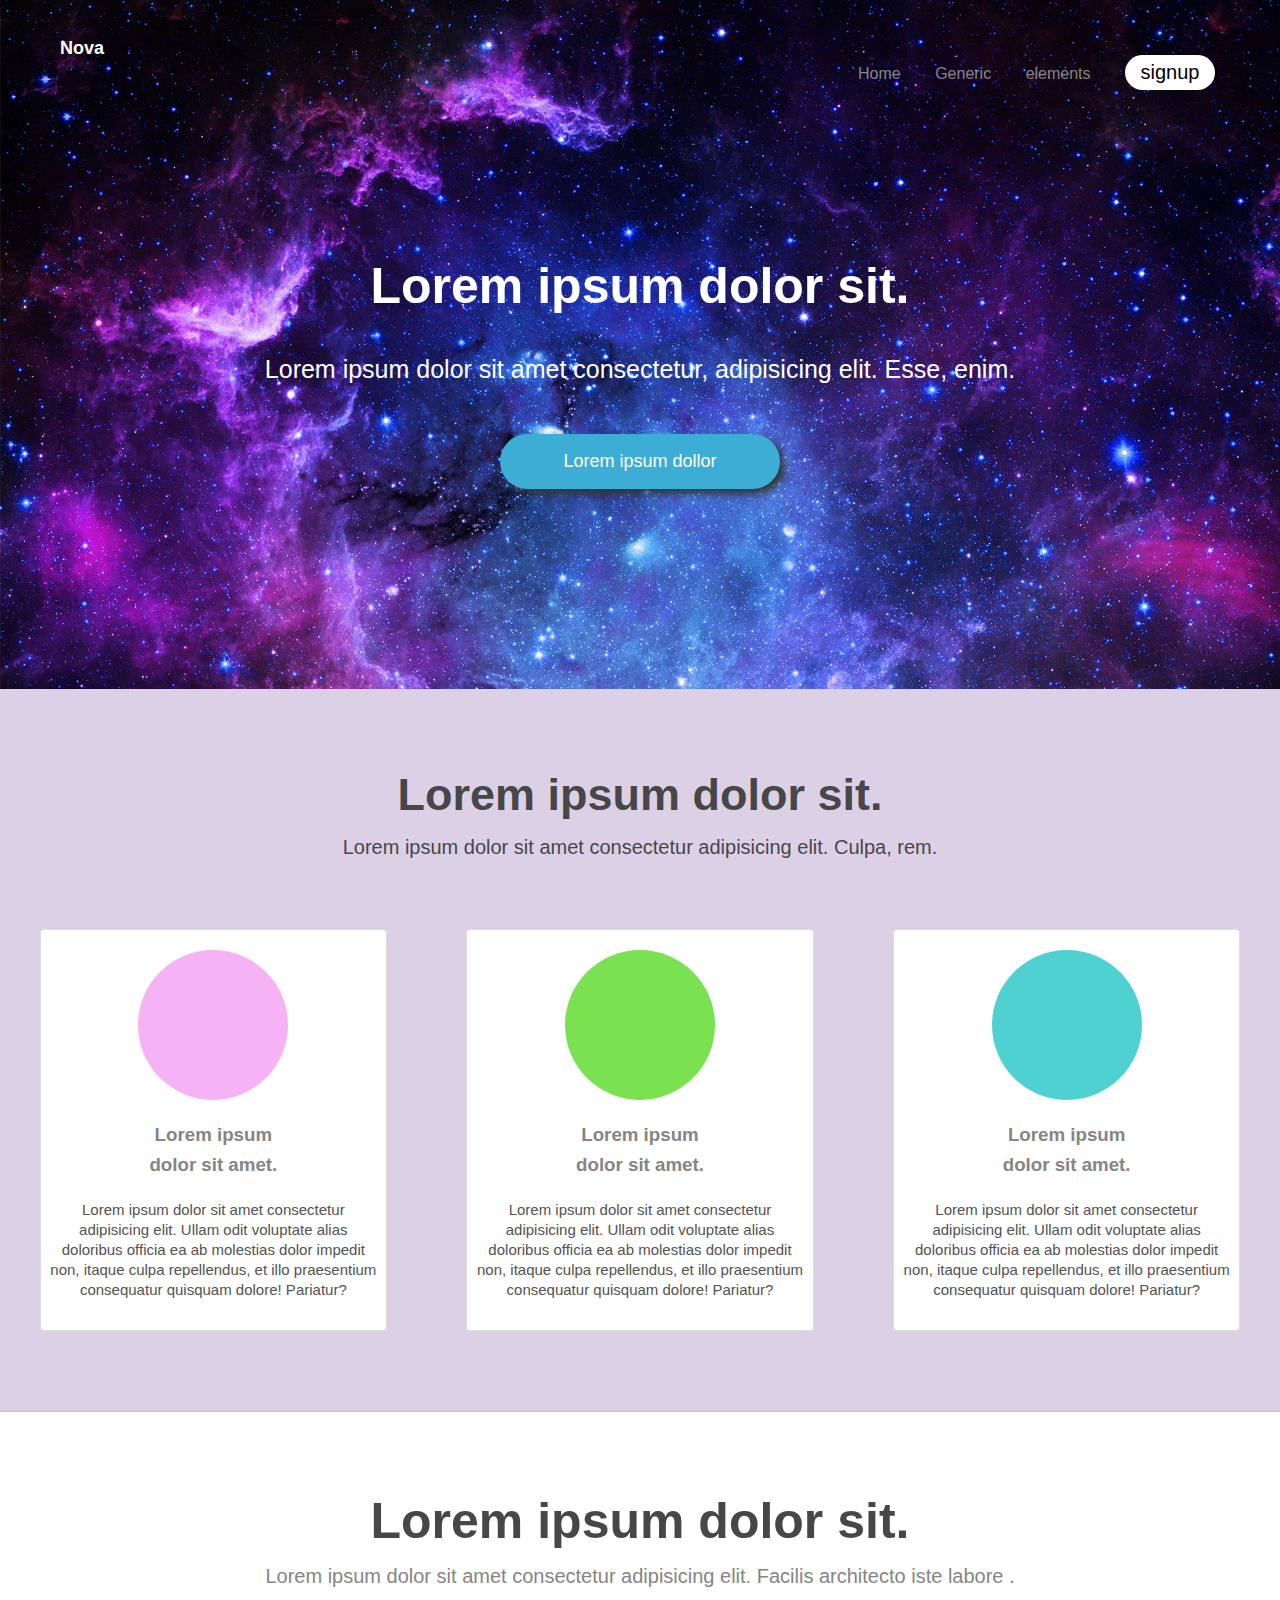
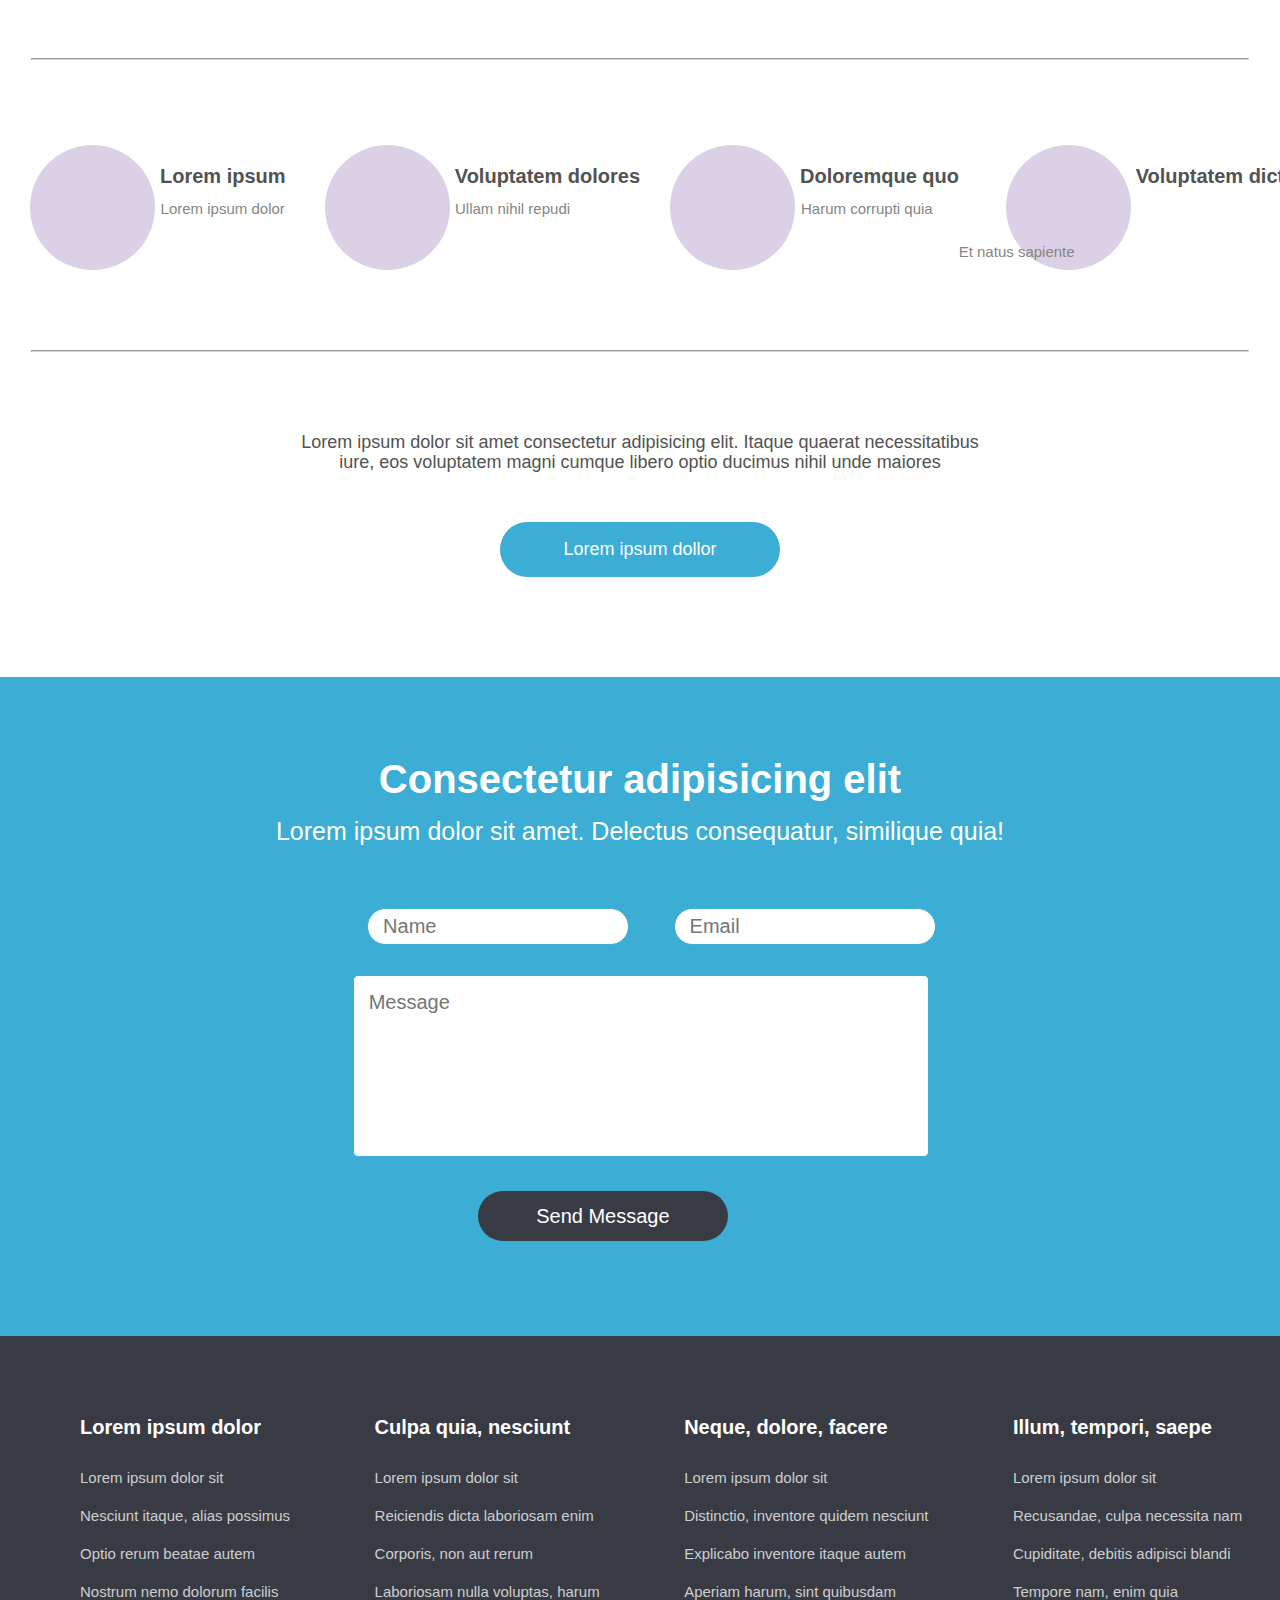
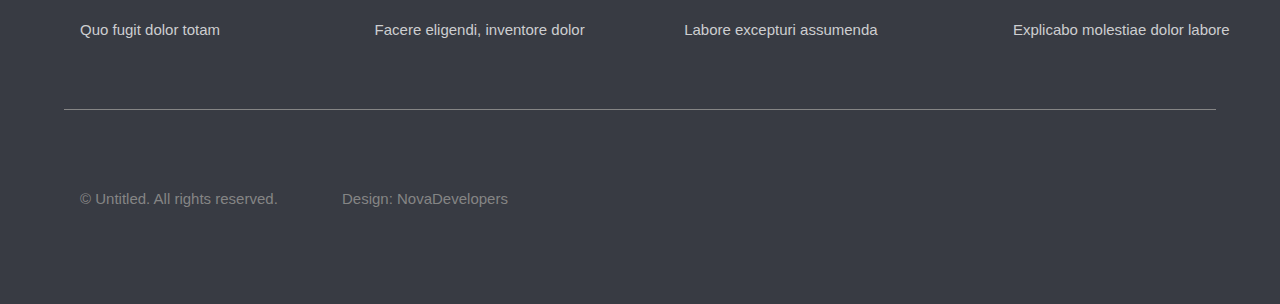
==== 01/index.html @ 2c239800 "move all filesto 01 and add 02" ====
<!DOCTYPE html>
<html lang="en">

<head>
  <meta charset="UTF-8" />
  <meta name="viewport" content="width=device-width, initial-scale=1.0" />
  <script src="fonts/fontawsome/mykit.js"></script>
  <link rel="stylesheet" href="css/style.css" />
  <title>NovaDevelopers</title>
</head>

<body>
  <!-- -- Header Start - -->

  <header>
    <section class="header_head">
      <h1><a href="#" class="header_head_h1">Nova</a></h1>
      <nav class="tools_bar">
        <ul>
          <li class="tools_bar_item"><a href="#" class="tools_bar_link">Home</a></li>
          <li class="tools_bar_item"><a href="#" class="tools_bar_link">Generic</a></li>
          <li class="tools_bar_item"><a href="#" class="tools_bar_link"> elements</a></li>
          <li class="tools_bar_item">
            <button class="signup_button"><a href="login/index.html">signup</a></button>
          </li>
        </ul>
      </nav>
    </section>
    <section class="header_foot">
      <h2 class="header_foot_h2">Lorem ipsum dolor sit.</h2>
      <p class="header_foot_p">Lorem ipsum dolor sit amet consectetur, adipisicing elit. Esse, enim.</p>
      <button class="header_button"><a href="#" class="button_link">Lorem ipsum dollor</a></button>
    </section>
  </header>
  <!-- Header End -- -->
  <main>
    <section class="main_head">
      <h2 class="main_head_h2">Lorem ipsum dolor sit.</h2>
      <p class="main_head_p">Lorem ipsum dolor sit amet consectetur adipisicing elit. Culpa, rem.</p>
      <section class="facility">
        <article class="first_article_facility">
          <div class="shuttle_icon article_icon">
            <i class="fas fa-space-shuttle fa-5x"></i>
          </div>
          <h3 class="article_h3">Lorem ipsum dolor sit amet.</h3>
          <p class="article_p">Lorem ipsum dolor sit amet consectetur adipisicing elit. Ullam odit voluptate alias
            doloribus officia ea ab
            molestias dolor impedit non, itaque culpa repellendus, et illo praesentium consequatur quisquam dolore!
            Pariatur?</p>
        </article>
        <article class="second_article_facility">
          <div class="desktop_icon article_icon">
            <i class="fas fa-desktop fa-5x"></i>
          </div>
          <h3 class="article_h3">Lorem ipsum dolor sit amet.</h3>
          <p class="article_p">Lorem ipsum dolor sit amet consectetur adipisicing elit. Ullam odit voluptate alias
            doloribus officia
            ea ab molestias dolor impedit non, itaque culpa repellendus, et illo praesentium consequatur quisquam
            dolore! Pariatur?</p>
        </article>
        <article class="third_article_facility">
          <div class="cloud_icon article_icon">
            <i class="fas fa-cloud fa-5x"></i>
          </div>
          <h3 class="article_h3">Lorem ipsum dolor sit amet.</h3>
          <p class="article_p">Lorem ipsum dolor sit amet consectetur adipisicing elit. Ullam odit voluptate alias
            doloribus officia
            ea ab molestias dolor impedit non, itaque culpa repellendus, et illo praesentium consequatur quisquam
            dolore! Pariatur?</p>
        </article>
      </section>
    </section>
    <section class="main_foot">
      <article class="main_foot_first_article">
        <h2 class="main_foot_h2">Lorem ipsum dolor sit.</h2>
        <p class="main_foot_p">Lorem ipsum dolor sit amet consectetur adipisicing elit. Facilis architecto iste labore .
        </p>
      </article>
      <hr class="hr_first">
      <article class="main_foot_second_article">
        <section class="members">
          <div class="members_div ico_1"><i class="fas fa-user fa-5x"></i></div>
          <h4 class="members_h4 h4_1">Lorem ipsum</h4>
          <p class="members_p p_1">Lorem ipsum dolor</p>
        </section>
        <section class="members">
          <div class="members_div ico_2"><i class="fas fa-user fa-5x"></i></div>
          <h4 class="members_h4 h4_2">Voluptatem dolores</h4>
          <p class="members_p p_2">Ullam nihil repudi</p>
        </section>
        <section class="members">
          <div class="members_div ico_3"><i class="fas fa-user fa-5x"></i></div>
          <h4 class="members_h4 h4_3">Doloremque quo</h4>
          <p class="members_p p_3">Harum corrupti quia</p>
        </section>
        <section class="members">
          <div class="members_div ico_4"><i class="fas fa-user fa-5x"></i></div>
          <h4 class="members_h4 h4_4">Voluptatem dicta</h4>
          <p class="members_p p_4">Et natus sapiente</p>
        </section>
      </article>
      <br><br><br><br><br><br><br><br><br><br>
      <hr class="hr_second">
      <article class="main_foot_third_article">
        <p class="main_foot_second_article_p">Lorem ipsum dolor sit amet consectetur adipisicing elit. Itaque quaerat
          necessitatibus iure, eos voluptatem magni cumque libero optio ducimus nihil unde maiores </p>
        <button class="main_button"><a href="#" class="button_link">Lorem ipsum dollor</a></button>
      </article>
    </section>
  </main>
  <footer>
    <section class="footer_head">
      <h2 class="form_h2">Consectetur adipisicing elit</h2>
      <p class="form_p">Lorem ipsum dolor sit amet. Delectus consequatur, similique quia!</p>
      <form action="">
        <div class="info">
          <input type="name" placeholder="Name">
          <input type="email" placeholder="Email">
        </div>
        <textarea name="" id="" cols="30" rows="10" placeholder="Message"></textarea>
        <input type="submit" value="Send Message">
      </form>
    </section>
    <section class="footer_foot">
      <article class="footer_first_article">
        <section class="footer_section">
          <h3>Lorem ipsum dolor</h3>
          <ul class="footer_section_ul">
            <li><a href="#">Lorem ipsum dolor sit</a></li>
            <li><a href="#">Nesciunt itaque, alias possimus</a></li>
            <li><a href="#">Optio rerum beatae autem</a></li>
            <li><a href="#">Nostrum nemo dolorum facilis</a></li>
            <li><a href="#">Quo fugit dolor totam</a></li>
          </ul>
        </section>
        <section class="footer_section">
          <h3>Culpa quia, nesciunt</h3>
          <ul class="footer_section_ul">
            <li><a href=" #">Lorem ipsum dolor sit</a></li>
            <li><a href="#">Reiciendis dicta laboriosam enim</a></li>
            <li><a href="#">Corporis, non aut rerum</a></li>
            <li><a href="#">Laboriosam nulla voluptas, harum</a></li>
            <li><a href="#">Facere eligendi, inventore dolor</a></li>
          </ul>
        </section>
        <section class="footer_section">
          <h3>Neque, dolore, facere</h3>
          <ul class="footer_section_ul">
            <li><a href=" #">Lorem ipsum dolor sit</a></li>
            <li><a href="#">Distinctio, inventore quidem nesciunt</a></li>
            <li><a href="#">Explicabo inventore itaque autem</a></li>
            <li><a href="#">Aperiam harum, sint quibusdam</a></li>
            <li><a href="#">Labore excepturi assumenda</a></li>
          </ul>
        </section>
        <section class="footer_section">
          <h3>Illum, tempori, saepe</h3>
          <ul class="footer_section_ul">
            <li><a href=" #">Lorem ipsum dolor sit</a></li>
            <li><a href="#">Recusandae, culpa necessita nam</a></li>
            <li><a href="#">Cupiditate, debitis adipisci blandi</a></li>
            <li><a href="#">Tempore nam, enim quia</a></li>
            <li><a href="#">Explicabo molestiae dolor labore</a></li>
          </ul>
        </section>
      </article>
      <article class="footer_second_article">
        <ul class="footer_article_ul">
          <li class="footer_article_li">© Untitled. All rights reserved. </li>
          <li class="footer_article_li">Design: NovaDevelopers </li>
          <li class="ico_li footer_article_li">
            <a href="#"><i class="fab fa-facebook fa-2x"></i></a>
            <a href="#"><i class="fab fa-twitter-square fa-2x"></i></a>
            <a href="#"><i class="fab fa-linkedin fa-2x"></i></a>
            <a href="#"><i class="fab fa-google-plus-square fa-2x"></i></a>
          </li>
        </ul>
      </article>
    </section>
  </footer>

</body>

</html>
---- 01/css/style.css ----
* {
    margin: auto;
    font-family: sans-serif;
}

button:hover {
    cursor: pointer;
}

/* header _ head part _ code */

header {
    background-image: url("../images/4.jpg");
    background-size: 1400px;
    color: white;
}

.tools_bar_item {
    display: inline-block;
    margin: 5px;
    padding: 10px;
    cursor: pointer;

}

nav.tools_bar {
    position: absolute;
    right: 50px;
    top: 20px;
    cursor: context-menu;
}

.tools_bar_link {
    text-decoration: none;
    color: rgba(255, 255, 255, 0.5);
    transition: all .5s;
}

.tools_bar_link:hover {
    color: rgba(255, 255, 255, 1);
    transition: color 0.3ms ease-in-out;
}

.header_head_h1 {
    text-decoration: none;
    font-size: 18px;
    position: relative;
    top: 25px;
    left: 60px;
    color: white;
    border-bottom: 0px white solid;
    transition: all .1s;
}

.header_head_h1:hover {
    border-bottom: 2px white solid;
}

/* header _ foot part _ code */

.header_foot {
    margin-top: 250px;
    text-align: center;
}

.header_foot_h2 {
    font-size: 50px;
    margin-bottom: 30px;
    margin-top: -30px;
}

.header_foot_p {
    font-size: 25px;
    margin-top: 40px;
    font-weight: 100;
}

.button_link {
    text-decoration: none;
    color: white;
    font-weight: 400;
    font-size: 18px;
}

.header_button {
    background-color: rgb(60, 173, 212);
    border-radius: 50px;
    width: 280px;
    height: 55px;
    border-style: none;
    text-align: center;
    margin-top: 50px;
    margin-bottom: 200px;
    box-shadow: 5px 5px 8px #333333;
    transition: all .25s ease-out;
}

.header_button:hover {
    background-color: rgb(79, 190, 228);
    box-shadow: 7px 5px 2px #333333;
    margin-top: 49px;
}

.header_button:focus {
    border-style: none;
    outline: none;
}

.signup_button {
    background-color: white;
    font-family: sans-serif;
    font-size: 20px;
    border-radius: 50px;
    width: 90px;
    height: 35px;
    border-radius: 50px;
    border-style: none;
    text-align: center;
    font-weight: 200;
    cursor: pointer;
    margin-top: 20px;
}

.signup_button a {
    color: black;
    text-decoration: none;
}

.signup_button:focus {
    border-style: none;
    outline: none;
}

/*main _ head part _ code */

main {
    margin-top: 0px;
}

.main_head {
    background-color: #dcd0e7;
    color: #474747;
    text-align: center;
}

.main_button {
    background-color: rgb(60, 173, 212);
    border-radius: 50px;
    width: 280px;
    height: 55px;
    border-style: none;
    text-align: center;
    margin-top: 50px;
    margin-bottom: 100px;
}

.main_button:hover {
    background-color: rgb(79, 190, 228);
}

.main_button:active {
    border-style: none;
    outline: none;
}

.main_head_h2 {
    padding-top: 50px;
    font-size: 45px;
    padding-top: 80px;
    margin-bottom: 15px;
}

.facility {
    display: flex;
    justify-content: center;
    border-bottom: 1px solid rgba(144, 144, 144, .3);
    padding-bottom: 80px;
}

.first_article_facility,
.second_article_facility,
.third_article_facility {
    width: 27%;
    height: 400px;
    background-color: white;
    border: 1px solid rgba(144, 144, 144, .3);
    border-radius: 4px;
}

.main_head_p {
    font-size: 20px;
    margin-bottom: 70px;
    font-weight: 100;
}

.shuttle_icon {
    width: 150px;
    height: 150px;
    border-radius: 50%;
    background-color: rgba(238, 130, 238, 0.616);
}

.desktop_icon {
    width: 150px;
    height: 150px;
    border-radius: 50%;
    background-color: rgba(74, 214, 18, 0.733);
}

.cloud_icon {
    width: 150px;
    height: 150px;
    border-radius: 50%;
    background-color: rgba(39, 199, 199, 0.815);
}

.fas {
    color: black;
    text-align: center;
    margin-top: 35px;
}

.article_icon {
    margin: 20px auto;
}

.article_h3 {
    color: #858585;
    text-align: center;
    width: 130px;
    line-height: 30px;
    margin-bottom: 20px;
}

.article_p {
    color: #525252;
    text-align: center;
    font-size: 15px;
    width: 330px;
    line-height: 20px;
    font-weight: 100;
}

/* main _ foot part _ code */

.main_foot_h2 {
    color: #474747;
    margin-top: 80px;
    font-size: 50px;
    margin-bottom: 15px;
}

.main_foot_p {
    color: #858585;
    font-size: 20px;
    margin-top: 15px;
    font-weight: 100;
}

.main_foot {
    text-align: center;
}

.hr_first {
    display: block;
    width: 95%;
    margin: 70px auto;
    border-bottom: 1px solid #dcd0e7;
}

.hr_second {
    display: block;
    width: 95%;
    margin: auto;
    border-bottom: 1px solid #dcd0e7;
}

.members {
    position: relative;
    padding-top: 5px;
    margin-top: -20px;
    vertical-align: middle;
    padding-bottom: 25px;
}

.members_div {
    background-color: #dcd0e7;
    width: 125px;
    height: 125px;
    border-radius: 50%;
    float: left;
    margin-right: -140px;
    margin-left: 30px;
}

.members_p {
    position: relative;
    float: left;
    margin: 5px;
    color: #858585;
    font-size: 15px;
    font-weight: 100;
}

.members_h4 {
    position: relative;
    float: left;
    margin: 10px;
    color: #525252;
    font-size: 20px;
}

.ico_1 {
    margin-top: 30px;
}

.ico_2 {
    margin-top: 20px;
}

.ico_3 {
    margin-top: 10px;
}

.ico_4 {
    margin-top: 0px;
}

.h4_1 {
    left: 135px;
    top: 40px;
}

.h4_2 {
    left: 135px;
    top: 30px;
}

.h4_3 {
    left: 135px;
    top: 20px;
}

.h4_4 {
    left: 135px;
    top: 10px;
}

.p_1 {
    left: -5px;
    top: 80px;
}

.p_2 {
    left: -65px;
    top: 70px;
}

.p_3 {
    left: -38px;
    top: 60px;
}

.p_4 {
    left: -37px;
    top: 50px;
}

.main_foot_second_article_p {
    text-align: center;
    font-size: 18px;
    margin-top: 80px;
    width: 700px;
    line-height: 20px;
    color: #525252;
    font-weight: 100;
}

/* footer _ head part _ code */

.footer_head {
    background-color: #3cadd4;
}

.form_h2 {
    color: white;
    padding-top: 80px;
    font-size: 40px;
    margin-bottom: 15px;
    text-align: center;
}

.form_p {
    color: white;
    margin-bottom: 0px;
    font-size: 25px;
    font-weight: 100;
    text-align: center;
}

form {
    display: flex;
    justify-content: center;
    height: 360px;
    padding-bottom: 130px;
}

input[type="name"] {
    width: 230px;
    height: 5px;
    color: #525252;
    border: 1px solid #3cadd4;
    border-radius: 40px;
    margin-top: 0px;
    margin-right: 20px;
    margin-bottom: 200px;
    font-size: 20px;
    padding: 15px;
    text-align: left;
}

input[type="email"] {
    width: 230px;
    height: 5px;
    color: #525252;
    border: 1px solid #3cadd4;
    border-radius: 40px;
    margin-top: 0px;
    margin-left: 20px;
    margin-bottom: 200px;
    font-size: 20px;
    padding: 15px;
    text-align: left;
}

input[type="name"]:focus {
    border-style: none;
    outline: none;
    border: 4px solid #60328d;
}

input[type="email"]:focus {
    border-style: none;
    outline: none;
    border: 4px solid #60328d;
}

textarea {
    width: 544px;
    height: 150px;
    position: relative;
    border: 1px solid #3cadd4;
    top: 40px;
    border-radius: 5px;
    right: -1000px;
    color: #525252;
    padding: 15px;
    font-size: 20px;
    resize: none;
}

textarea:focus {
    border-style: none;
    outline: none;
    border: 4px solid #60328d;
}

.info {
    margin-right: -1950px;
}

input[type="submit"] {
    position: relative;
    background-color: #383b43;
    color: white;
    border-radius: 50px;
    width: 250px;
    height: 50px;
    border-style: none;
    font-size: 20px;
    top: 190px;
    left: -185px;
}

input[type="submit"]:hover {
    cursor: pointer;
    background-color: #444444;
}

input[type="submit"]:focus {
    border-style: none;
    outline: none;
}

.fa-user {
    margin: 20px auto;
}

.footer_section {
    display: inline-block;
}

ul {
    list-style: none;
}

.footer_foot {
    background-color: #383b43;
}

.footer_section a {
    color: #cdced0;
    text-decoration: none;
    font-size: 15px;
}

.footer_section a:hover {
    text-decoration: underline;
}

.footer_section h3 {
    color: #ffffff;
    margin-top: 80px;
    margin-left: 80px;
    margin-bottom: 30px;
    font-size: 20px;
}

.footer_section li {
    margin-bottom: 20px;
    margin-left: 40px;
}

.footer_first_article::after {
    content: "";
    display: block;
    width: 90%;
    height: 1px;
    background-color: #858585;
    margin: 50px auto;
    margin-bottom: 80px;
}

.footer_article_ul {
    color: #858585;
    font-size: 15px;
}

.footer_article_li {
    display: inline-block;
    margin-right: 20px;
    margin-left: 40px;
    margin-bottom: 40px;
}

.fa-facebook {
    color: #3B5998;
}

.fa-twitter-square {
    color: #08a0e9;
}

.fa-google-plus-square {
    color: #DB4437;
}

.fa-linkedin {
    color: #0077B5;
}

.ico_li {
    margin-left: 1000px;
    margin-top: -20px;
    position: relative;
    top: -40px;
}

.ico_li a {
    margin: 10px;
}
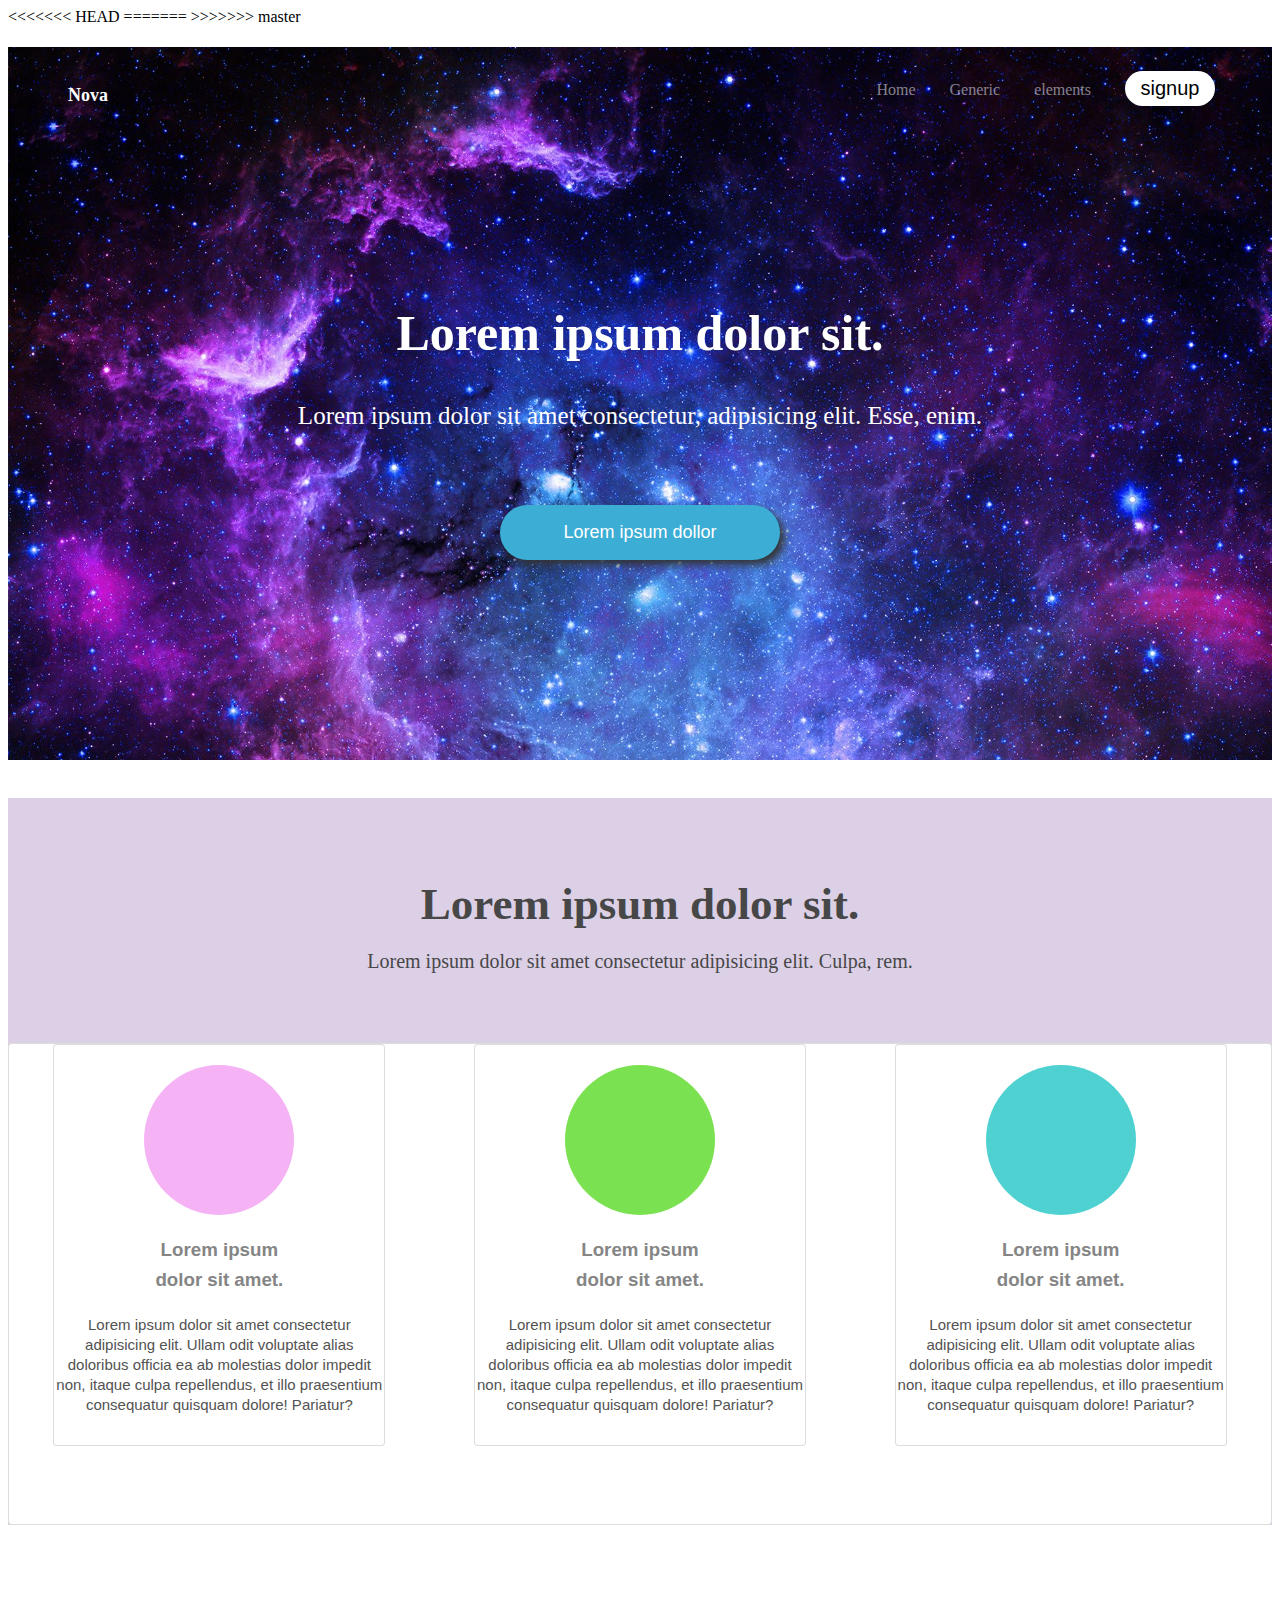
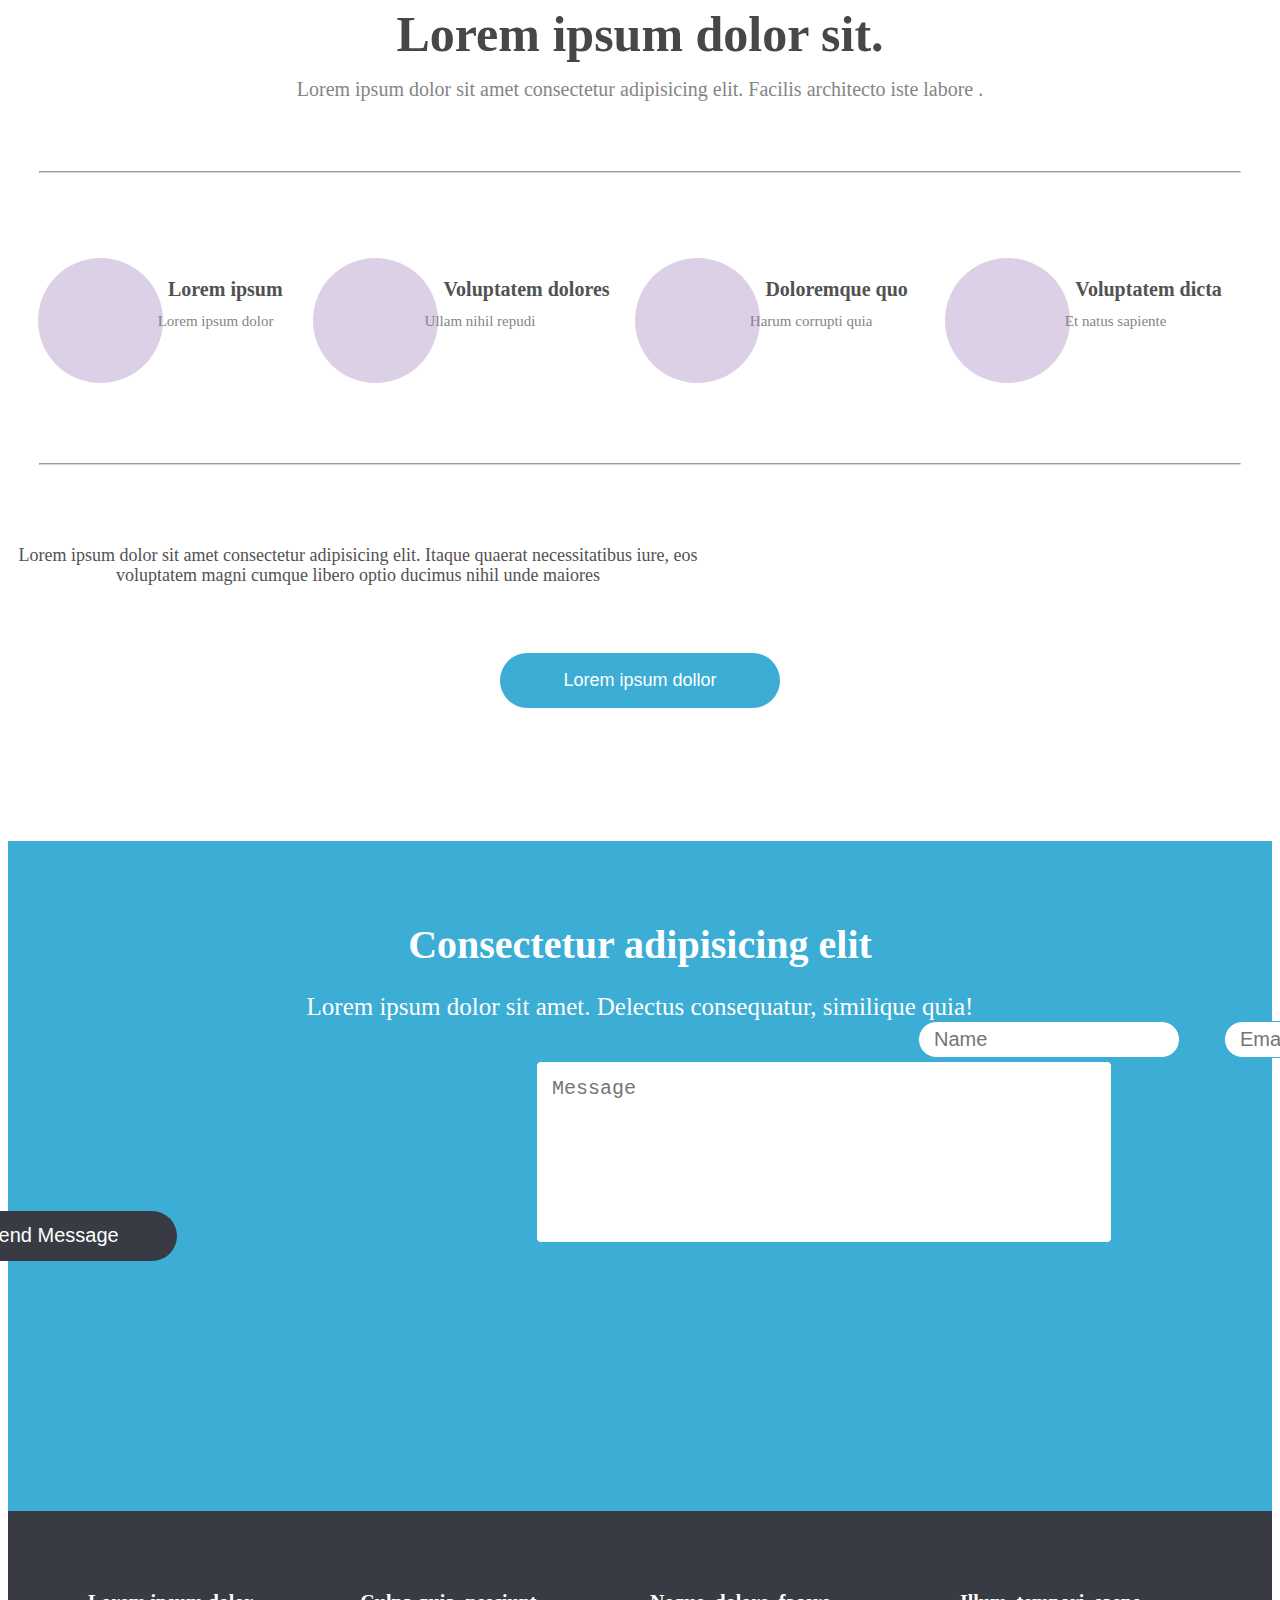
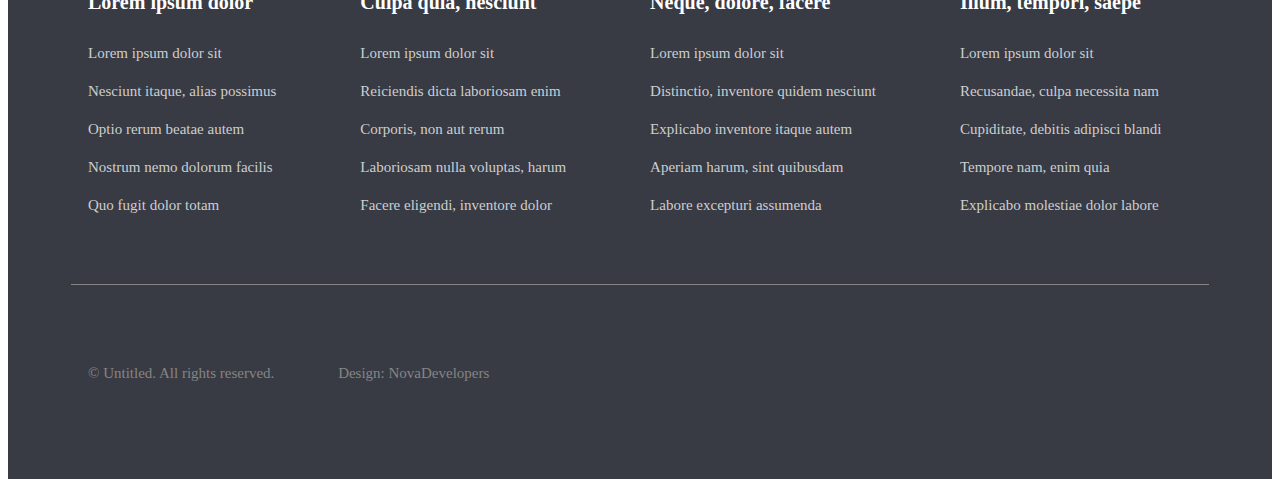
==== commit 0b3bc41d: "merge with master" ====
--- a/01/index.html
+++ b/01/index.html
@@ -4,8 +4,12 @@
 <head>
   <meta charset="UTF-8" />
   <meta name="viewport" content="width=device-width, initial-scale=1.0" />
-  <script src="fonts/fontawsome/mykit.js"></script>
-  <link rel="stylesheet" href="css/style.css" />
+<<<<<<< HEAD
+  <script src="fonts/mykit.js"></script>
+=======
+  <script src="fonts/my-kit.js"></script>
+>>>>>>> master
+  <link rel="stylesheet" href="css/main.css">
   <title>NovaDevelopers</title>
 </head>
 
--- a/01/css/main.css
+++ b/01/css/main.css
@@ -0,0 +1,1181 @@
+/* variables */
+<<<<<<< HEAD
+/*color*/
+* {
+  margin: auto;
+  font-family: sans-serif;
+}
+
+button:hover {
+  cursor: pointer;
+}
+
+/* header _ head part _ code */
+header {
+  background-image: url("../images/4.jpg");
+  background-size: 1400px;
+  color: white;
+}
+
+.tools_bar_item {
+  display: inline-block;
+  margin: 5px;
+  padding: 10px;
+  cursor: pointer;
+}
+
+nav.tools_bar {
+  position: absolute;
+  right: 50px;
+  top: 20px;
+  cursor: context-menu;
+}
+
+.tools_bar_link {
+  text-decoration: none;
+  color: rgba(255, 255, 255, 0.5);
+  -webkit-transition: all .5s;
+  transition: all .5s;
+}
+
+.tools_bar_link:hover {
+  color: white;
+  -webkit-transition: color 0.3ms ease-in-out;
+  transition: color 0.3ms ease-in-out;
+}
+
+.header_head_h1 {
+  text-decoration: none;
+  font-size: 18px;
+  position: relative;
+  top: 25px;
+  left: 60px;
+  color: white;
+  border-bottom: 0px white solid;
+  -webkit-transition: all .1s;
+  transition: all .1s;
+}
+
+.header_head_h1:hover {
+  border-bottom: 2px white solid;
+}
+
+/* header _ foot part _ code */
+.header_foot {
+  margin-top: 250px;
+  text-align: center;
+}
+
+.header_foot_h2 {
+  font-size: 50px;
+  margin-bottom: 30px;
+  margin-top: -30px;
+}
+
+.header_foot_p {
+  font-size: 25px;
+  margin-top: 40px;
+  font-weight: 100;
+}
+
+.button_link {
+  text-decoration: none;
+  color: white;
+  font-weight: 400;
+  font-size: 18px;
+}
+
+.header_button {
+  background-color: #3cadd4;
+  border-radius: 50px;
+  width: 280px;
+  height: 55px;
+  border-style: none;
+  text-align: center;
+  margin-top: 50px;
+  margin-bottom: 200px;
+  -webkit-box-shadow: 5px 5px 8px #333333;
+          box-shadow: 5px 5px 8px #333333;
+  -webkit-transition: all .25s ease-out;
+  transition: all .25s ease-out;
+}
+
+.header_button:hover {
+  background-color: #4fbee4;
+  -webkit-box-shadow: 7px 5px 2px #333333;
+          box-shadow: 7px 5px 2px #333333;
+  margin-top: 49px;
+}
+
+.header_button:focus {
+  border-style: none;
+  outline: none;
+}
+
+.signup_button {
+  background-color: white;
+  font-family: sans-serif;
+  font-size: 20px;
+  border-radius: 50px;
+  width: 90px;
+  height: 35px;
+  border-radius: 50px;
+  border-style: none;
+  text-align: center;
+  font-weight: 200;
+  cursor: pointer;
+  margin-top: 20px;
+}
+
+.signup_button a {
+  color: black;
+  text-decoration: none;
+}
+
+.signup_button:focus {
+  border-style: none;
+  outline: none;
+}
+
+/*main _ head part _ code */
+main {
+  margin-top: 0px;
+}
+
+.main_head {
+  background-color: #dcd0e7;
+  color: #474747;
+  text-align: center;
+}
+
+.main_button {
+  background-color: #3cadd4;
+  border-radius: 50px;
+  width: 280px;
+  height: 55px;
+  border-style: none;
+  text-align: center;
+  margin-top: 50px;
+  margin-bottom: 100px;
+}
+
+.main_button:hover {
+  background-color: #4fbee4;
+}
+
+.main_button:active {
+  border-style: none;
+  outline: none;
+}
+
+.main_head_h2 {
+  padding-top: 50px;
+  font-size: 45px;
+  padding-top: 80px;
+  margin-bottom: 15px;
+}
+
+.facility {
+  display: -webkit-box;
+  display: -ms-flexbox;
+  display: flex;
+  -webkit-box-pack: center;
+      -ms-flex-pack: center;
+          justify-content: center;
+  border-bottom: 1px solid rgba(144, 144, 144, 0.3);
+  padding-bottom: 80px;
+=======
+
+/*color*/
+
+$text-shadow: #333333;
+$button: rgb(60, 173, 212);
+$button-hover: rgb(79, 190, 228);
+
+* {
+    margin: auto;
+    font-family: sans-serif;
+}
+
+button:hover {
+    cursor: pointer;
+}
+
+/* header _ head part _ code */
+
+header {
+    background-image: url("../images/4.jpg");
+    background-size: 1400px;
+    color: white;
+}
+
+.tools_bar_item {
+    display: inline-block;
+    margin: 5px;
+    padding: 10px;
+    cursor: pointer;
+
+}
+
+nav.tools_bar {
+    position: absolute;
+    right: 50px;
+    top: 20px;
+    cursor: context-menu;
+}
+
+.tools_bar_link {
+    text-decoration: none;
+    color: rgba(255, 255, 255, 0.5);
+    transition: all .5s;
+}
+
+.tools_bar_link:hover {
+    color: rgba(255, 255, 255, 1);
+    transition: color 0.3ms ease-in-out;
+}
+
+.header_head_h1 {
+    text-decoration: none;
+    font-size: 18px;
+    position: relative;
+    top: 25px;
+    left: 60px;
+    color: white;
+    border-bottom: 0px white solid;
+    transition: all .1s;
+}
+
+.header_head_h1:hover {
+    border-bottom: 2px white solid;
+}
+
+/* header _ foot part _ code */
+
+.header_foot {
+    margin-top: 250px;
+    text-align: center;
+}
+
+.header_foot_h2 {
+    font-size: 50px;
+    margin-bottom: 30px;
+    margin-top: -30px;
+}
+
+.header_foot_p {
+    font-size: 25px;
+    margin-top: 40px;
+    font-weight: 100;
+}
+
+.button_link {
+    text-decoration: none;
+    color: white;
+    font-weight: 400;
+    font-size: 18px;
+}
+
+.header_button {
+    background-color: $button;
+    border-radius: 50px;
+    width: 280px;
+    height: 55px;
+    border-style: none;
+    text-align: center;
+    margin-top: 50px;
+    margin-bottom: 200px;
+    box-shadow: 5px 5px 8px $text-shadow;
+    transition: all .25s ease-out;
+}
+
+.header_button:hover {
+    background-color: $button-hover;
+    box-shadow: 7px 5px 2px $text-shadow;
+    margin-top: 49px;
+}
+
+.header_button:focus {
+    border-style: none;
+    outline: none;
+}
+
+.signup_button {
+    background-color: white;
+    font-family: sans-serif;
+    font-size: 20px;
+    border-radius: 50px;
+    width: 90px;
+    height: 35px;
+    border-radius: 50px;
+    border-style: none;
+    text-align: center;
+    font-weight: 200;
+    cursor: pointer;
+    margin-top: 20px;
+}
+
+.signup_button a {
+    color: black;
+    text-decoration: none;
+}
+
+.signup_button:focus {
+    border-style: none;
+    outline: none;
+}
+
+/*main _ head part _ code */
+
+main {
+    margin-top: 0px;
+}
+
+.main_head {
+    background-color: #dcd0e7;
+    color: #474747;
+    text-align: center;
+}
+
+.main_button {
+    background-color: $button;
+    border-radius: 50px;
+    width: 280px;
+    height: 55px;
+    border-style: none;
+    text-align: center;
+    margin-top: 50px;
+    margin-bottom: 100px;
+}
+
+.main_button:hover {
+    background-color: $button-hover;
+}
+
+.main_button:active {
+    border-style: none;
+    outline: none;
+}
+
+.main_head_h2 {
+    padding-top: 50px;
+    font-size: 45px;
+    padding-top: 80px;
+    margin-bottom: 15px;
+}
+
+.facility {
+    display: flex;
+    justify-content: center;
+    border-bottom: 1px solid rgba(144, 144, 144, .3);
+    padding-bottom: 80px;
+>>>>>>> master
+}
+
+.first_article_facility,
+.second_article_facility,
+.third_article_facility {
+<<<<<<< HEAD
+  width: 27%;
+  height: 400px;
+  background-color: white;
+  border: 1px solid rgba(144, 144, 144, 0.3);
+  border-radius: 4px;
+}
+
+.main_head_p {
+  font-size: 20px;
+  margin-bottom: 70px;
+  font-weight: 100;
+}
+
+.shuttle_icon {
+  width: 150px;
+  height: 150px;
+  border-radius: 50%;
+  background-color: rgba(238, 130, 238, 0.616);
+}
+
+.desktop_icon {
+  width: 150px;
+  height: 150px;
+  border-radius: 50%;
+  background-color: rgba(74, 214, 18, 0.733);
+}
+
+.cloud_icon {
+  width: 150px;
+  height: 150px;
+  border-radius: 50%;
+  background-color: rgba(39, 199, 199, 0.815);
+}
+
+.fas {
+  color: black;
+  text-align: center;
+  margin-top: 35px;
+}
+
+.article_icon {
+  margin: 20px auto;
+}
+
+.article_h3 {
+  color: #858585;
+  text-align: center;
+  width: 130px;
+  line-height: 30px;
+  margin-bottom: 20px;
+}
+
+.article_p {
+  color: #525252;
+  text-align: center;
+  font-size: 15px;
+  width: 330px;
+  line-height: 20px;
+  font-weight: 100;
+}
+
+/* main _ foot part _ code */
+.main_foot_h2 {
+  color: #474747;
+  margin-top: 80px;
+  font-size: 50px;
+  margin-bottom: 15px;
+}
+
+.main_foot_p {
+  color: #858585;
+  font-size: 20px;
+  margin-top: 15px;
+  font-weight: 100;
+}
+
+.main_foot {
+  text-align: center;
+}
+
+.hr_first {
+  display: block;
+  width: 95%;
+  margin: 70px auto;
+  border-bottom: 1px solid #dcd0e7;
+}
+
+.hr_second {
+  display: block;
+  width: 95%;
+  margin: auto;
+  border-bottom: 1px solid #dcd0e7;
+}
+
+.members {
+  position: relative;
+  padding-top: 5px;
+  margin-top: -20px;
+  vertical-align: middle;
+  padding-bottom: 25px;
+}
+
+.members_div {
+  background-color: #dcd0e7;
+  width: 125px;
+  height: 125px;
+  border-radius: 50%;
+  float: left;
+  margin-right: -140px;
+  margin-left: 30px;
+}
+
+.members_p {
+  position: relative;
+  float: left;
+  margin: 5px;
+  color: #858585;
+  font-size: 15px;
+  font-weight: 100;
+}
+
+.members_h4 {
+  position: relative;
+  float: left;
+  margin: 10px;
+  color: #525252;
+  font-size: 20px;
+}
+
+.ico_1 {
+  margin-top: 30px;
+}
+
+.ico_2 {
+  margin-top: 20px;
+}
+
+.ico_3 {
+  margin-top: 10px;
+}
+
+.ico_4 {
+  margin-top: 0px;
+}
+
+.h4_1 {
+  left: 135px;
+  top: 40px;
+}
+
+.h4_2 {
+  left: 135px;
+  top: 30px;
+}
+
+.h4_3 {
+  left: 135px;
+  top: 20px;
+}
+
+.h4_4 {
+  left: 135px;
+  top: 10px;
+}
+
+.p_1 {
+  left: -5px;
+  top: 80px;
+}
+
+.p_2 {
+  left: -65px;
+  top: 70px;
+}
+
+.p_3 {
+  left: -38px;
+  top: 60px;
+}
+
+.p_4 {
+  left: -37px;
+  top: 50px;
+}
+
+.main_foot_second_article_p {
+  text-align: center;
+  font-size: 18px;
+  margin-top: 80px;
+  width: 700px;
+  line-height: 20px;
+  color: #525252;
+  font-weight: 100;
+}
+
+/* footer _ head part _ code */
+.footer_head {
+  background-color: #3cadd4;
+}
+
+.form_h2 {
+  color: white;
+  padding-top: 80px;
+  font-size: 40px;
+  margin-bottom: 15px;
+  text-align: center;
+}
+
+.form_p {
+  color: white;
+  margin-bottom: 0px;
+  font-size: 25px;
+  font-weight: 100;
+  text-align: center;
+}
+
+form {
+  display: -webkit-box;
+  display: -ms-flexbox;
+  display: flex;
+  -webkit-box-pack: center;
+      -ms-flex-pack: center;
+          justify-content: center;
+  height: 360px;
+  padding-bottom: 130px;
+}
+
+input[type="name"] {
+  width: 230px;
+  height: 5px;
+  color: #525252;
+  border: 1px solid #3cadd4;
+  border-radius: 40px;
+  margin-top: 0px;
+  margin-right: 20px;
+  margin-bottom: 200px;
+  font-size: 20px;
+  padding: 15px;
+  text-align: left;
+}
+
+input[type="email"] {
+  width: 230px;
+  height: 5px;
+  color: #525252;
+  border: 1px solid #3cadd4;
+  border-radius: 40px;
+  margin-top: 0px;
+  margin-left: 20px;
+  margin-bottom: 200px;
+  font-size: 20px;
+  padding: 15px;
+  text-align: left;
+}
+
+input[type="name"]:focus {
+  border-style: none;
+  outline: none;
+  border: 4px solid #60328d;
+}
+
+input[type="email"]:focus {
+  border-style: none;
+  outline: none;
+  border: 4px solid #60328d;
+}
+
+textarea {
+  width: 544px;
+  height: 150px;
+  position: relative;
+  border: 1px solid #3cadd4;
+  top: 40px;
+  border-radius: 5px;
+  right: -1000px;
+  color: #525252;
+  padding: 15px;
+  font-size: 20px;
+  resize: none;
+}
+
+textarea:focus {
+  border-style: none;
+  outline: none;
+  border: 4px solid #60328d;
+}
+
+.info {
+  margin-right: -1950px;
+}
+
+input[type="submit"] {
+  position: relative;
+  background-color: #383b43;
+  color: white;
+  border-radius: 50px;
+  width: 250px;
+  height: 50px;
+  border-style: none;
+  font-size: 20px;
+  top: 190px;
+  left: -185px;
+}
+
+input[type="submit"]:hover {
+  cursor: pointer;
+  background-color: #444444;
+}
+
+input[type="submit"]:focus {
+  border-style: none;
+  outline: none;
+}
+
+.fa-user {
+  margin: 20px auto;
+}
+
+.footer_section {
+  display: inline-block;
+}
+
+ul {
+  list-style: none;
+}
+
+.footer_foot {
+  background-color: #383b43;
+}
+
+.footer_section a {
+  color: #cdced0;
+  text-decoration: none;
+  font-size: 15px;
+}
+
+.footer_section a:hover {
+  text-decoration: underline;
+}
+
+.footer_section h3 {
+  color: #ffffff;
+  margin-top: 80px;
+  margin-left: 80px;
+  margin-bottom: 30px;
+  font-size: 20px;
+}
+
+.footer_section li {
+  margin-bottom: 20px;
+  margin-left: 40px;
+}
+
+.footer_first_article::after {
+  content: "";
+  display: block;
+  width: 90%;
+  height: 1px;
+  background-color: #858585;
+  margin: 50px auto;
+  margin-bottom: 80px;
+}
+
+.footer_article_ul {
+  color: #858585;
+  font-size: 15px;
+}
+
+.footer_article_li {
+  display: inline-block;
+  margin-right: 20px;
+  margin-left: 40px;
+  margin-bottom: 40px;
+}
+
+.fa-facebook {
+  color: #3B5998;
+}
+
+.fa-twitter-square {
+  color: #08a0e9;
+}
+
+.fa-google-plus-square {
+  color: #DB4437;
+}
+
+.fa-linkedin {
+  color: #0077B5;
+}
+
+.ico_li {
+  margin-left: 1000px;
+  margin-top: -20px;
+  position: relative;
+  top: -40px;
+}
+
+.ico_li a {
+  margin: 10px;
+}
+/*# sourceMappingURL=main.css.map */
+=======
+    width: 27%;
+    height: 400px;
+    background-color: white;
+    border: 1px solid rgba(144, 144, 144, .3);
+    border-radius: 4px;
+}
+
+.main_head_p {
+    font-size: 20px;
+    margin-bottom: 70px;
+    font-weight: 100;
+}
+
+.shuttle_icon {
+    width: 150px;
+    height: 150px;
+    border-radius: 50%;
+    background-color: rgba(238, 130, 238, 0.616);
+}
+
+.desktop_icon {
+    width: 150px;
+    height: 150px;
+    border-radius: 50%;
+    background-color: rgba(74, 214, 18, 0.733);
+}
+
+.cloud_icon {
+    width: 150px;
+    height: 150px;
+    border-radius: 50%;
+    background-color: rgba(39, 199, 199, 0.815);
+}
+
+.fas {
+    color: black;
+    text-align: center;
+    margin-top: 35px;
+}
+
+.article_icon {
+    margin: 20px auto;
+}
+
+.article_h3 {
+    color: #858585;
+    text-align: center;
+    width: 130px;
+    line-height: 30px;
+    margin-bottom: 20px;
+}
+
+.article_p {
+    color: #525252;
+    text-align: center;
+    font-size: 15px;
+    width: 330px;
+    line-height: 20px;
+    font-weight: 100;
+}
+
+/* main _ foot part _ code */
+
+.main_foot_h2 {
+    color: #474747;
+    margin-top: 80px;
+    font-size: 50px;
+    margin-bottom: 15px;
+}
+
+.main_foot_p {
+    color: #858585;
+    font-size: 20px;
+    margin-top: 15px;
+    font-weight: 100;
+}
+
+.main_foot {
+    text-align: center;
+}
+
+.hr_first {
+    display: block;
+    width: 95%;
+    margin: 70px auto;
+    border-bottom: 1px solid #dcd0e7;
+}
+
+.hr_second {
+    display: block;
+    width: 95%;
+    margin: auto;
+    border-bottom: 1px solid #dcd0e7;
+}
+
+.members {
+    position: relative;
+    padding-top: 5px;
+    margin-top: -20px;
+    vertical-align: middle;
+    padding-bottom: 25px;
+}
+
+.members_div {
+    background-color: #dcd0e7;
+    width: 125px;
+    height: 125px;
+    border-radius: 50%;
+    float: left;
+    margin-right: -140px;
+    margin-left: 30px;
+}
+
+.members_p {
+    position: relative;
+    float: left;
+    margin: 5px;
+    color: #858585;
+    font-size: 15px;
+    font-weight: 100;
+}
+
+.members_h4 {
+    position: relative;
+    float: left;
+    margin: 10px;
+    color: #525252;
+    font-size: 20px;
+}
+
+.ico_1 {
+    margin-top: 30px;
+}
+
+.ico_2 {
+    margin-top: 20px;
+}
+
+.ico_3 {
+    margin-top: 10px;
+}
+
+.ico_4 {
+    margin-top: 0px;
+}
+
+.h4_1 {
+    left: 135px;
+    top: 40px;
+}
+
+.h4_2 {
+    left: 135px;
+    top: 30px;
+}
+
+.h4_3 {
+    left: 135px;
+    top: 20px;
+}
+
+.h4_4 {
+    left: 135px;
+    top: 10px;
+}
+
+.p_1 {
+    left: -5px;
+    top: 80px;
+}
+
+.p_2 {
+    left: -65px;
+    top: 70px;
+}
+
+.p_3 {
+    left: -38px;
+    top: 60px;
+}
+
+.p_4 {
+    left: -37px;
+    top: 50px;
+}
+
+.main_foot_second_article_p {
+    text-align: center;
+    font-size: 18px;
+    margin-top: 80px;
+    width: 700px;
+    line-height: 20px;
+    color: #525252;
+    font-weight: 100;
+}
+
+/* footer _ head part _ code */
+
+.footer_head {
+    background-color: #3cadd4;
+}
+
+.form_h2 {
+    color: white;
+    padding-top: 80px;
+    font-size: 40px;
+    margin-bottom: 15px;
+    text-align: center;
+}
+
+.form_p {
+    color: white;
+    margin-bottom: 0px;
+    font-size: 25px;
+    font-weight: 100;
+    text-align: center;
+}
+
+form {
+    display: flex;
+    justify-content: center;
+    height: 360px;
+    padding-bottom: 130px;
+}
+
+input[type="name"] {
+    width: 230px;
+    height: 5px;
+    color: #525252;
+    border: 1px solid #3cadd4;
+    border-radius: 40px;
+    margin-top: 0px;
+    margin-right: 20px;
+    margin-bottom: 200px;
+    font-size: 20px;
+    padding: 15px;
+    text-align: left;
+}
+
+input[type="email"] {
+    width: 230px;
+    height: 5px;
+    color: #525252;
+    border: 1px solid #3cadd4;
+    border-radius: 40px;
+    margin-top: 0px;
+    margin-left: 20px;
+    margin-bottom: 200px;
+    font-size: 20px;
+    padding: 15px;
+    text-align: left;
+}
+
+input[type="name"]:focus {
+    border-style: none;
+    outline: none;
+    border: 4px solid #60328d;
+}
+
+input[type="email"]:focus {
+    border-style: none;
+    outline: none;
+    border: 4px solid #60328d;
+}
+
+textarea {
+    width: 544px;
+    height: 150px;
+    position: relative;
+    border: 1px solid #3cadd4;
+    top: 40px;
+    border-radius: 5px;
+    right: -1000px;
+    color: #525252;
+    padding: 15px;
+    font-size: 20px;
+    resize: none;
+}
+
+textarea:focus {
+    border-style: none;
+    outline: none;
+    border: 4px solid #60328d;
+}
+
+.info {
+    margin-right: -1950px;
+}
+
+input[type="submit"] {
+    position: relative;
+    background-color: #383b43;
+    color: white;
+    border-radius: 50px;
+    width: 250px;
+    height: 50px;
+    border-style: none;
+    font-size: 20px;
+    top: 190px;
+    left: -185px;
+}
+
+input[type="submit"]:hover {
+    cursor: pointer;
+    background-color: #444444;
+}
+
+input[type="submit"]:focus {
+    border-style: none;
+    outline: none;
+}
+
+.fa-user {
+    margin: 20px auto;
+}
+
+.footer_section {
+    display: inline-block;
+}
+
+ul {
+    list-style: none;
+}
+
+.footer_foot {
+    background-color: #383b43;
+}
+
+.footer_section a {
+    color: #cdced0;
+    text-decoration: none;
+    font-size: 15px;
+}
+
+.footer_section a:hover {
+    text-decoration: underline;
+}
+
+.footer_section h3 {
+    color: #ffffff;
+    margin-top: 80px;
+    margin-left: 80px;
+    margin-bottom: 30px;
+    font-size: 20px;
+}
+
+.footer_section li {
+    margin-bottom: 20px;
+    margin-left: 40px;
+}
+
+.footer_first_article::after {
+    content: "";
+    display: block;
+    width: 90%;
+    height: 1px;
+    background-color: #858585;
+    margin: 50px auto;
+    margin-bottom: 80px;
+}
+
+.footer_article_ul {
+    color: #858585;
+    font-size: 15px;
+}
+
+.footer_article_li {
+    display: inline-block;
+    margin-right: 20px;
+    margin-left: 40px;
+    margin-bottom: 40px;
+}
+
+.fa-facebook {
+    color: #3B5998;
+}
+
+.fa-twitter-square {
+    color: #08a0e9;
+}
+
+.fa-google-plus-square {
+    color: #DB4437;
+}
+
+.fa-linkedin {
+    color: #0077B5;
+}
+
+.ico_li {
+    margin-left: 1000px;
+    margin-top: -20px;
+    position: relative;
+    top: -40px;
+}
+
+.ico_li a {
+    margin: 10px;
+}
+>>>>>>> master
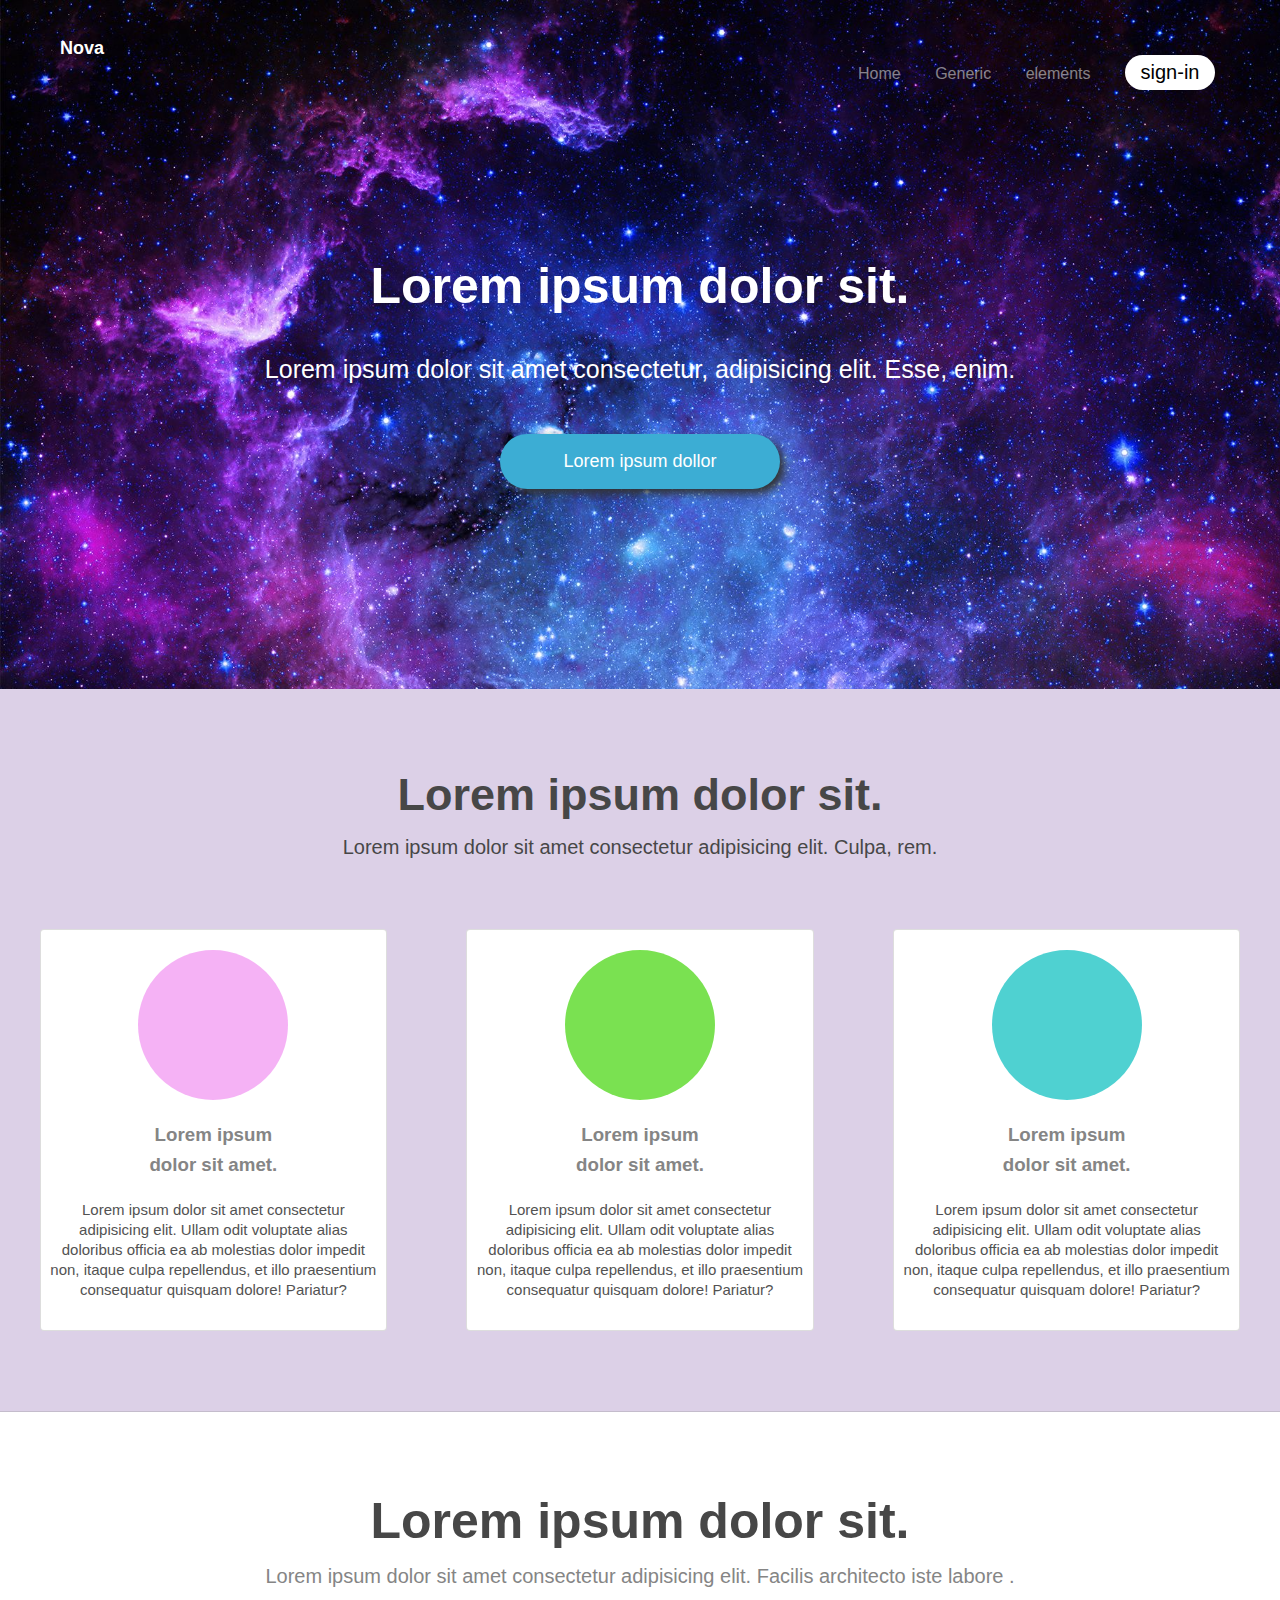
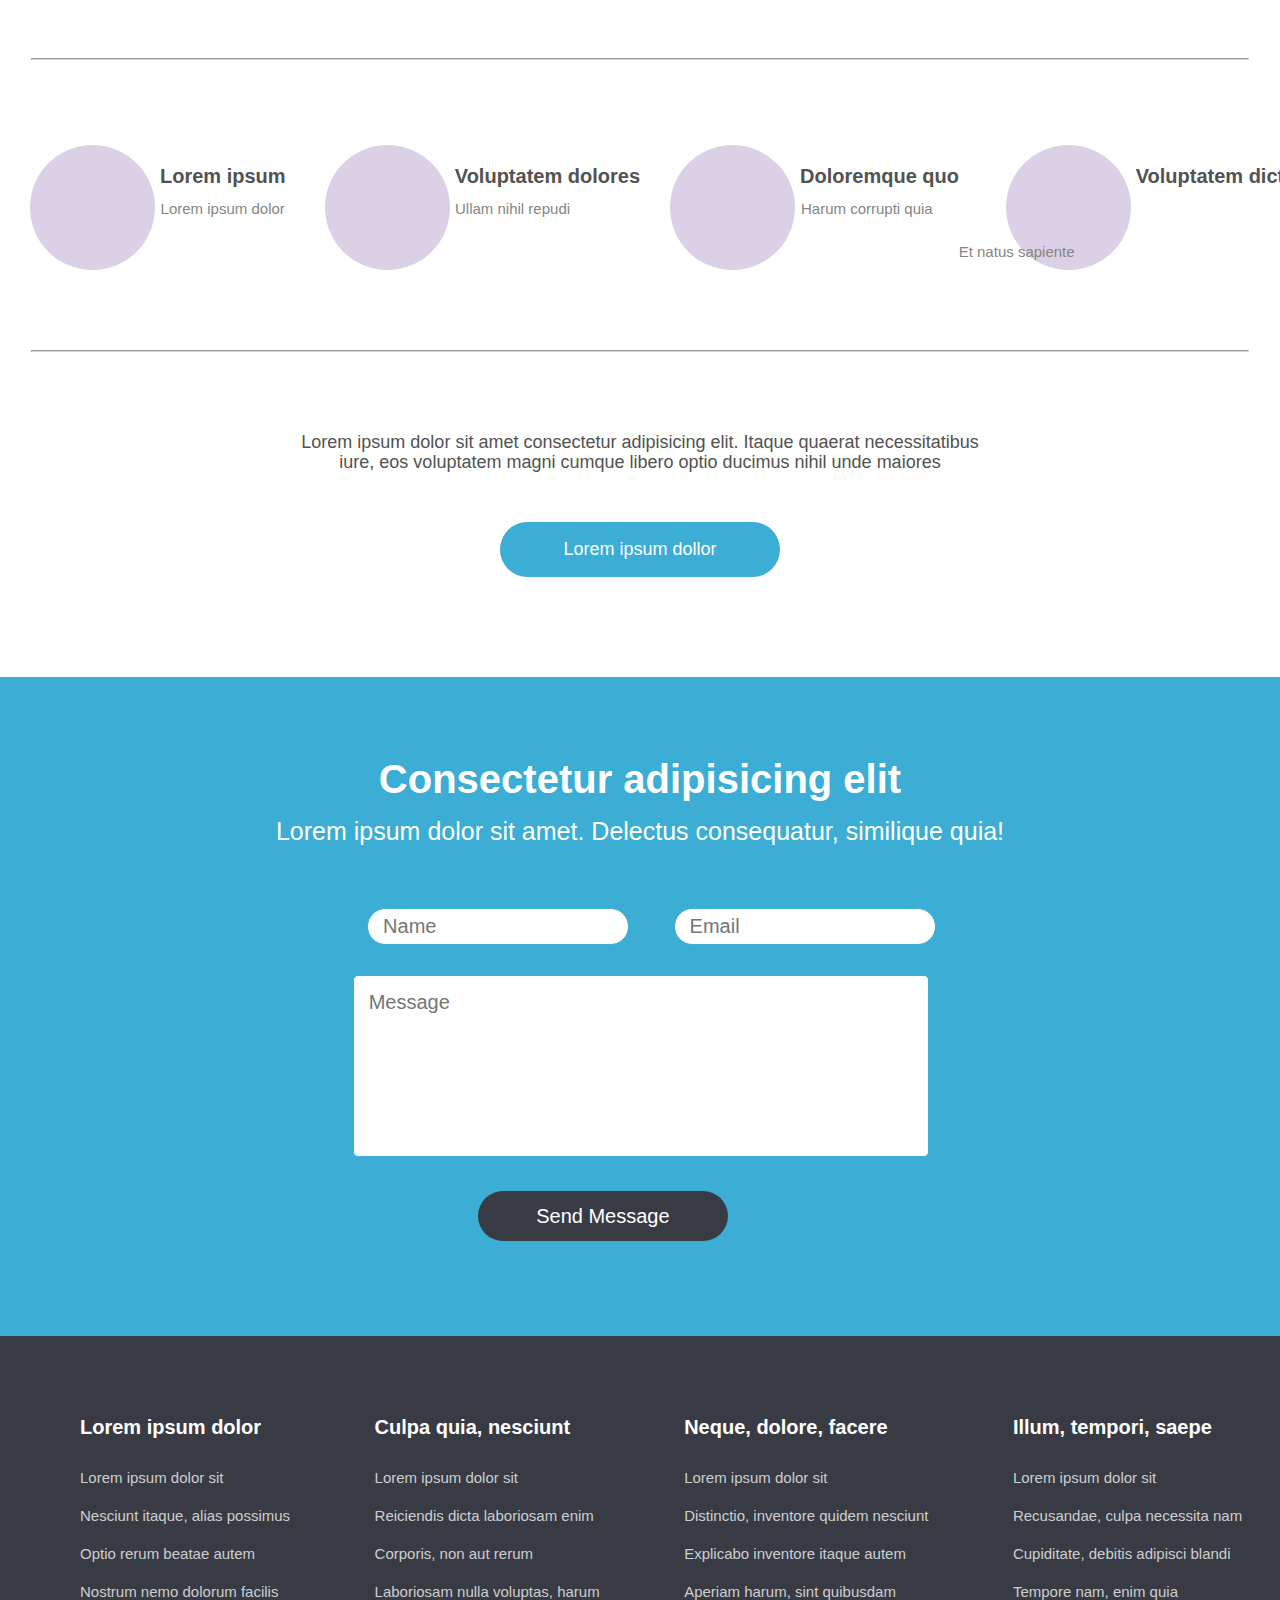
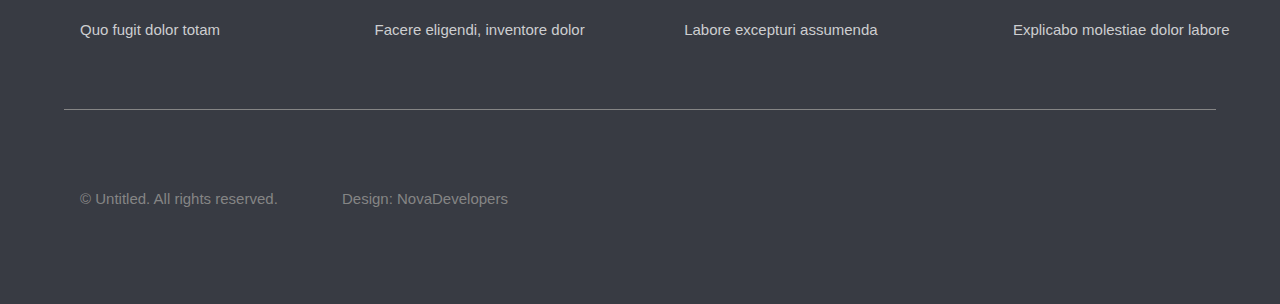
==== commit 118bd06a: "little changes" ====
--- a/01/index.html
+++ b/01/index.html
@@ -4,11 +4,7 @@
 <head>
   <meta charset="UTF-8" />
   <meta name="viewport" content="width=device-width, initial-scale=1.0" />
-<<<<<<< HEAD
-  <script src="fonts/mykit.js"></script>
-=======
   <script src="fonts/my-kit.js"></script>
->>>>>>> master
   <link rel="stylesheet" href="css/main.css">
   <title>NovaDevelopers</title>
 </head>
@@ -25,7 +21,7 @@
           <li class="tools_bar_item"><a href="#" class="tools_bar_link">Generic</a></li>
           <li class="tools_bar_item"><a href="#" class="tools_bar_link"> elements</a></li>
           <li class="tools_bar_item">
-            <button class="signup_button"><a href="login/index.html">signup</a></button>
+            <button class="sign-in_button"><a href="login/index.html">sign-in</a></button>
           </li>
         </ul>
       </nav>
--- a/01/css/main.css
+++ b/01/css/main.css
@@ -1,6 +1,3 @@
-/* variables */
-<<<<<<< HEAD
-/*color*/
 * {
   margin: auto;
   font-family: sans-serif;
@@ -11,6 +8,7 @@
 }
 
 /* header _ head part _ code */
+
 header {
   background-image: url("../images/4.jpg");
   background-size: 1400px;
@@ -22,6 +20,7 @@
   margin: 5px;
   padding: 10px;
   cursor: pointer;
+
 }
 
 nav.tools_bar {
@@ -34,13 +33,11 @@
 .tools_bar_link {
   text-decoration: none;
   color: rgba(255, 255, 255, 0.5);
-  -webkit-transition: all .5s;
   transition: all .5s;
 }
 
 .tools_bar_link:hover {
-  color: white;
-  -webkit-transition: color 0.3ms ease-in-out;
+  color: rgba(255, 255, 255, 1);
   transition: color 0.3ms ease-in-out;
 }
 
@@ -52,7 +49,6 @@
   left: 60px;
   color: white;
   border-bottom: 0px white solid;
-  -webkit-transition: all .1s;
   transition: all .1s;
 }
 
@@ -61,6 +57,7 @@
 }
 
 /* header _ foot part _ code */
+
 .header_foot {
   margin-top: 250px;
   text-align: center;
@@ -86,7 +83,7 @@
 }
 
 .header_button {
-  background-color: #3cadd4;
+  background-color: rgb(60, 173, 212);
   border-radius: 50px;
   width: 280px;
   height: 55px;
@@ -94,16 +91,13 @@
   text-align: center;
   margin-top: 50px;
   margin-bottom: 200px;
-  -webkit-box-shadow: 5px 5px 8px #333333;
-          box-shadow: 5px 5px 8px #333333;
-  -webkit-transition: all .25s ease-out;
+  box-shadow: 5px 5px 8px #333333;
   transition: all .25s ease-out;
 }
 
 .header_button:hover {
-  background-color: #4fbee4;
-  -webkit-box-shadow: 7px 5px 2px #333333;
-          box-shadow: 7px 5px 2px #333333;
+  background-color: rgb(79, 190, 228);
+  box-shadow: 7px 5px 2px #333333;
   margin-top: 49px;
 }
 
@@ -112,7 +106,7 @@
   outline: none;
 }
 
-.signup_button {
+.sign-in_button {
   background-color: white;
   font-family: sans-serif;
   font-size: 20px;
@@ -127,17 +121,18 @@
   margin-top: 20px;
 }
 
-.signup_button a {
+.sign-in_button a {
   color: black;
   text-decoration: none;
 }
 
-.signup_button:focus {
+.sign-in_button:focus {
   border-style: none;
   outline: none;
 }
 
 /*main _ head part _ code */
+
 main {
   margin-top: 0px;
 }
@@ -149,7 +144,7 @@
 }
 
 .main_button {
-  background-color: #3cadd4;
+  background-color: rgb(60, 173, 212);
   border-radius: 50px;
   width: 280px;
   height: 55px;
@@ -160,7 +155,7 @@
 }
 
 .main_button:hover {
-  background-color: #4fbee4;
+  background-color: rgb(79, 190, 228);
 }
 
 .main_button:active {
@@ -176,210 +171,19 @@
 }
 
 .facility {
-  display: -webkit-box;
-  display: -ms-flexbox;
   display: flex;
-  -webkit-box-pack: center;
-      -ms-flex-pack: center;
-          justify-content: center;
-  border-bottom: 1px solid rgba(144, 144, 144, 0.3);
+  justify-content: center;
+  border-bottom: 1px solid rgba(144, 144, 144, .3);
   padding-bottom: 80px;
-=======
-
-/*color*/
-
-$text-shadow: #333333;
-$button: rgb(60, 173, 212);
-$button-hover: rgb(79, 190, 228);
-
-* {
-    margin: auto;
-    font-family: sans-serif;
-}
-
-button:hover {
-    cursor: pointer;
-}
-
-/* header _ head part _ code */
-
-header {
-    background-image: url("../images/4.jpg");
-    background-size: 1400px;
-    color: white;
-}
-
-.tools_bar_item {
-    display: inline-block;
-    margin: 5px;
-    padding: 10px;
-    cursor: pointer;
-
-}
-
-nav.tools_bar {
-    position: absolute;
-    right: 50px;
-    top: 20px;
-    cursor: context-menu;
-}
-
-.tools_bar_link {
-    text-decoration: none;
-    color: rgba(255, 255, 255, 0.5);
-    transition: all .5s;
-}
-
-.tools_bar_link:hover {
-    color: rgba(255, 255, 255, 1);
-    transition: color 0.3ms ease-in-out;
-}
-
-.header_head_h1 {
-    text-decoration: none;
-    font-size: 18px;
-    position: relative;
-    top: 25px;
-    left: 60px;
-    color: white;
-    border-bottom: 0px white solid;
-    transition: all .1s;
-}
-
-.header_head_h1:hover {
-    border-bottom: 2px white solid;
-}
-
-/* header _ foot part _ code */
-
-.header_foot {
-    margin-top: 250px;
-    text-align: center;
-}
-
-.header_foot_h2 {
-    font-size: 50px;
-    margin-bottom: 30px;
-    margin-top: -30px;
-}
-
-.header_foot_p {
-    font-size: 25px;
-    margin-top: 40px;
-    font-weight: 100;
-}
-
-.button_link {
-    text-decoration: none;
-    color: white;
-    font-weight: 400;
-    font-size: 18px;
-}
-
-.header_button {
-    background-color: $button;
-    border-radius: 50px;
-    width: 280px;
-    height: 55px;
-    border-style: none;
-    text-align: center;
-    margin-top: 50px;
-    margin-bottom: 200px;
-    box-shadow: 5px 5px 8px $text-shadow;
-    transition: all .25s ease-out;
-}
-
-.header_button:hover {
-    background-color: $button-hover;
-    box-shadow: 7px 5px 2px $text-shadow;
-    margin-top: 49px;
-}
-
-.header_button:focus {
-    border-style: none;
-    outline: none;
-}
-
-.signup_button {
-    background-color: white;
-    font-family: sans-serif;
-    font-size: 20px;
-    border-radius: 50px;
-    width: 90px;
-    height: 35px;
-    border-radius: 50px;
-    border-style: none;
-    text-align: center;
-    font-weight: 200;
-    cursor: pointer;
-    margin-top: 20px;
-}
-
-.signup_button a {
-    color: black;
-    text-decoration: none;
-}
-
-.signup_button:focus {
-    border-style: none;
-    outline: none;
-}
-
-/*main _ head part _ code */
-
-main {
-    margin-top: 0px;
-}
-
-.main_head {
-    background-color: #dcd0e7;
-    color: #474747;
-    text-align: center;
-}
-
-.main_button {
-    background-color: $button;
-    border-radius: 50px;
-    width: 280px;
-    height: 55px;
-    border-style: none;
-    text-align: center;
-    margin-top: 50px;
-    margin-bottom: 100px;
-}
-
-.main_button:hover {
-    background-color: $button-hover;
-}
-
-.main_button:active {
-    border-style: none;
-    outline: none;
-}
-
-.main_head_h2 {
-    padding-top: 50px;
-    font-size: 45px;
-    padding-top: 80px;
-    margin-bottom: 15px;
-}
-
-.facility {
-    display: flex;
-    justify-content: center;
-    border-bottom: 1px solid rgba(144, 144, 144, .3);
-    padding-bottom: 80px;
->>>>>>> master
 }
 
 .first_article_facility,
 .second_article_facility,
 .third_article_facility {
-<<<<<<< HEAD
   width: 27%;
   height: 400px;
   background-color: white;
-  border: 1px solid rgba(144, 144, 144, 0.3);
+  border: 1px solid rgba(144, 144, 144, .3);
   border-radius: 4px;
 }
 
@@ -438,6 +242,7 @@
 }
 
 /* main _ foot part _ code */
+
 .main_foot_h2 {
   color: #474747;
   margin-top: 80px;
@@ -572,6 +377,7 @@
 }
 
 /* footer _ head part _ code */
+
 .footer_head {
   background-color: #3cadd4;
 }
@@ -593,12 +399,8 @@
 }
 
 form {
-  display: -webkit-box;
-  display: -ms-flexbox;
   display: flex;
-  -webkit-box-pack: center;
-      -ms-flex-pack: center;
-          justify-content: center;
+  justify-content: center;
   height: 360px;
   padding-bottom: 130px;
 }
@@ -776,406 +578,4 @@
 
 .ico_li a {
   margin: 10px;
-}
-/*# sourceMappingURL=main.css.map */
-=======
-    width: 27%;
-    height: 400px;
-    background-color: white;
-    border: 1px solid rgba(144, 144, 144, .3);
-    border-radius: 4px;
-}
-
-.main_head_p {
-    font-size: 20px;
-    margin-bottom: 70px;
-    font-weight: 100;
-}
-
-.shuttle_icon {
-    width: 150px;
-    height: 150px;
-    border-radius: 50%;
-    background-color: rgba(238, 130, 238, 0.616);
-}
-
-.desktop_icon {
-    width: 150px;
-    height: 150px;
-    border-radius: 50%;
-    background-color: rgba(74, 214, 18, 0.733);
-}
-
-.cloud_icon {
-    width: 150px;
-    height: 150px;
-    border-radius: 50%;
-    background-color: rgba(39, 199, 199, 0.815);
-}
-
-.fas {
-    color: black;
-    text-align: center;
-    margin-top: 35px;
-}
-
-.article_icon {
-    margin: 20px auto;
-}
-
-.article_h3 {
-    color: #858585;
-    text-align: center;
-    width: 130px;
-    line-height: 30px;
-    margin-bottom: 20px;
-}
-
-.article_p {
-    color: #525252;
-    text-align: center;
-    font-size: 15px;
-    width: 330px;
-    line-height: 20px;
-    font-weight: 100;
-}
-
-/* main _ foot part _ code */
-
-.main_foot_h2 {
-    color: #474747;
-    margin-top: 80px;
-    font-size: 50px;
-    margin-bottom: 15px;
-}
-
-.main_foot_p {
-    color: #858585;
-    font-size: 20px;
-    margin-top: 15px;
-    font-weight: 100;
-}
-
-.main_foot {
-    text-align: center;
-}
-
-.hr_first {
-    display: block;
-    width: 95%;
-    margin: 70px auto;
-    border-bottom: 1px solid #dcd0e7;
-}
-
-.hr_second {
-    display: block;
-    width: 95%;
-    margin: auto;
-    border-bottom: 1px solid #dcd0e7;
-}
-
-.members {
-    position: relative;
-    padding-top: 5px;
-    margin-top: -20px;
-    vertical-align: middle;
-    padding-bottom: 25px;
-}
-
-.members_div {
-    background-color: #dcd0e7;
-    width: 125px;
-    height: 125px;
-    border-radius: 50%;
-    float: left;
-    margin-right: -140px;
-    margin-left: 30px;
-}
-
-.members_p {
-    position: relative;
-    float: left;
-    margin: 5px;
-    color: #858585;
-    font-size: 15px;
-    font-weight: 100;
-}
-
-.members_h4 {
-    position: relative;
-    float: left;
-    margin: 10px;
-    color: #525252;
-    font-size: 20px;
-}
-
-.ico_1 {
-    margin-top: 30px;
-}
-
-.ico_2 {
-    margin-top: 20px;
-}
-
-.ico_3 {
-    margin-top: 10px;
-}
-
-.ico_4 {
-    margin-top: 0px;
-}
-
-.h4_1 {
-    left: 135px;
-    top: 40px;
-}
-
-.h4_2 {
-    left: 135px;
-    top: 30px;
-}
-
-.h4_3 {
-    left: 135px;
-    top: 20px;
-}
-
-.h4_4 {
-    left: 135px;
-    top: 10px;
-}
-
-.p_1 {
-    left: -5px;
-    top: 80px;
-}
-
-.p_2 {
-    left: -65px;
-    top: 70px;
-}
-
-.p_3 {
-    left: -38px;
-    top: 60px;
-}
-
-.p_4 {
-    left: -37px;
-    top: 50px;
-}
-
-.main_foot_second_article_p {
-    text-align: center;
-    font-size: 18px;
-    margin-top: 80px;
-    width: 700px;
-    line-height: 20px;
-    color: #525252;
-    font-weight: 100;
-}
-
-/* footer _ head part _ code */
-
-.footer_head {
-    background-color: #3cadd4;
-}
-
-.form_h2 {
-    color: white;
-    padding-top: 80px;
-    font-size: 40px;
-    margin-bottom: 15px;
-    text-align: center;
-}
-
-.form_p {
-    color: white;
-    margin-bottom: 0px;
-    font-size: 25px;
-    font-weight: 100;
-    text-align: center;
-}
-
-form {
-    display: flex;
-    justify-content: center;
-    height: 360px;
-    padding-bottom: 130px;
-}
-
-input[type="name"] {
-    width: 230px;
-    height: 5px;
-    color: #525252;
-    border: 1px solid #3cadd4;
-    border-radius: 40px;
-    margin-top: 0px;
-    margin-right: 20px;
-    margin-bottom: 200px;
-    font-size: 20px;
-    padding: 15px;
-    text-align: left;
-}
-
-input[type="email"] {
-    width: 230px;
-    height: 5px;
-    color: #525252;
-    border: 1px solid #3cadd4;
-    border-radius: 40px;
-    margin-top: 0px;
-    margin-left: 20px;
-    margin-bottom: 200px;
-    font-size: 20px;
-    padding: 15px;
-    text-align: left;
-}
-
-input[type="name"]:focus {
-    border-style: none;
-    outline: none;
-    border: 4px solid #60328d;
-}
-
-input[type="email"]:focus {
-    border-style: none;
-    outline: none;
-    border: 4px solid #60328d;
-}
-
-textarea {
-    width: 544px;
-    height: 150px;
-    position: relative;
-    border: 1px solid #3cadd4;
-    top: 40px;
-    border-radius: 5px;
-    right: -1000px;
-    color: #525252;
-    padding: 15px;
-    font-size: 20px;
-    resize: none;
-}
-
-textarea:focus {
-    border-style: none;
-    outline: none;
-    border: 4px solid #60328d;
-}
-
-.info {
-    margin-right: -1950px;
-}
-
-input[type="submit"] {
-    position: relative;
-    background-color: #383b43;
-    color: white;
-    border-radius: 50px;
-    width: 250px;
-    height: 50px;
-    border-style: none;
-    font-size: 20px;
-    top: 190px;
-    left: -185px;
-}
-
-input[type="submit"]:hover {
-    cursor: pointer;
-    background-color: #444444;
-}
-
-input[type="submit"]:focus {
-    border-style: none;
-    outline: none;
-}
-
-.fa-user {
-    margin: 20px auto;
-}
-
-.footer_section {
-    display: inline-block;
-}
-
-ul {
-    list-style: none;
-}
-
-.footer_foot {
-    background-color: #383b43;
-}
-
-.footer_section a {
-    color: #cdced0;
-    text-decoration: none;
-    font-size: 15px;
-}
-
-.footer_section a:hover {
-    text-decoration: underline;
-}
-
-.footer_section h3 {
-    color: #ffffff;
-    margin-top: 80px;
-    margin-left: 80px;
-    margin-bottom: 30px;
-    font-size: 20px;
-}
-
-.footer_section li {
-    margin-bottom: 20px;
-    margin-left: 40px;
-}
-
-.footer_first_article::after {
-    content: "";
-    display: block;
-    width: 90%;
-    height: 1px;
-    background-color: #858585;
-    margin: 50px auto;
-    margin-bottom: 80px;
-}
-
-.footer_article_ul {
-    color: #858585;
-    font-size: 15px;
-}
-
-.footer_article_li {
-    display: inline-block;
-    margin-right: 20px;
-    margin-left: 40px;
-    margin-bottom: 40px;
-}
-
-.fa-facebook {
-    color: #3B5998;
-}
-
-.fa-twitter-square {
-    color: #08a0e9;
-}
-
-.fa-google-plus-square {
-    color: #DB4437;
-}
-
-.fa-linkedin {
-    color: #0077B5;
-}
-
-.ico_li {
-    margin-left: 1000px;
-    margin-top: -20px;
-    position: relative;
-    top: -40px;
-}
-
-.ico_li a {
-    margin: 10px;
-}
->>>>>>> master
+}